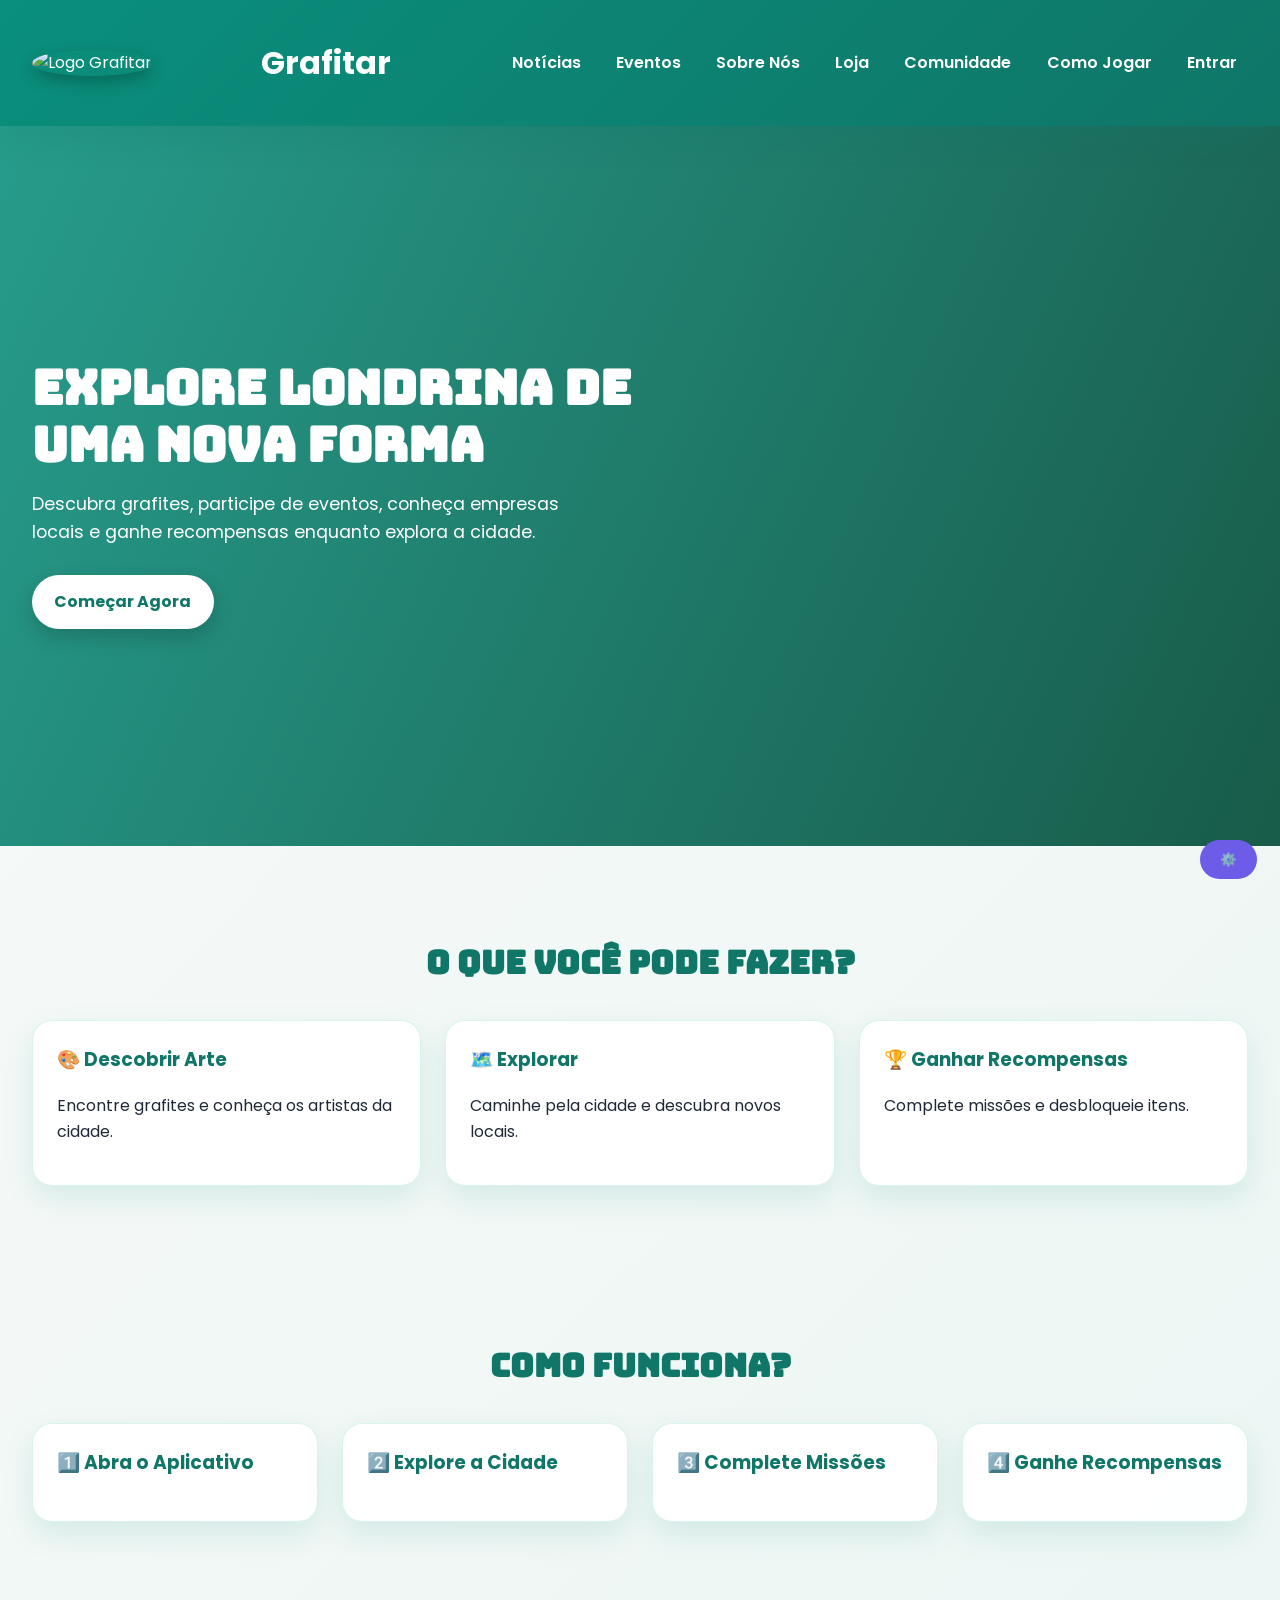
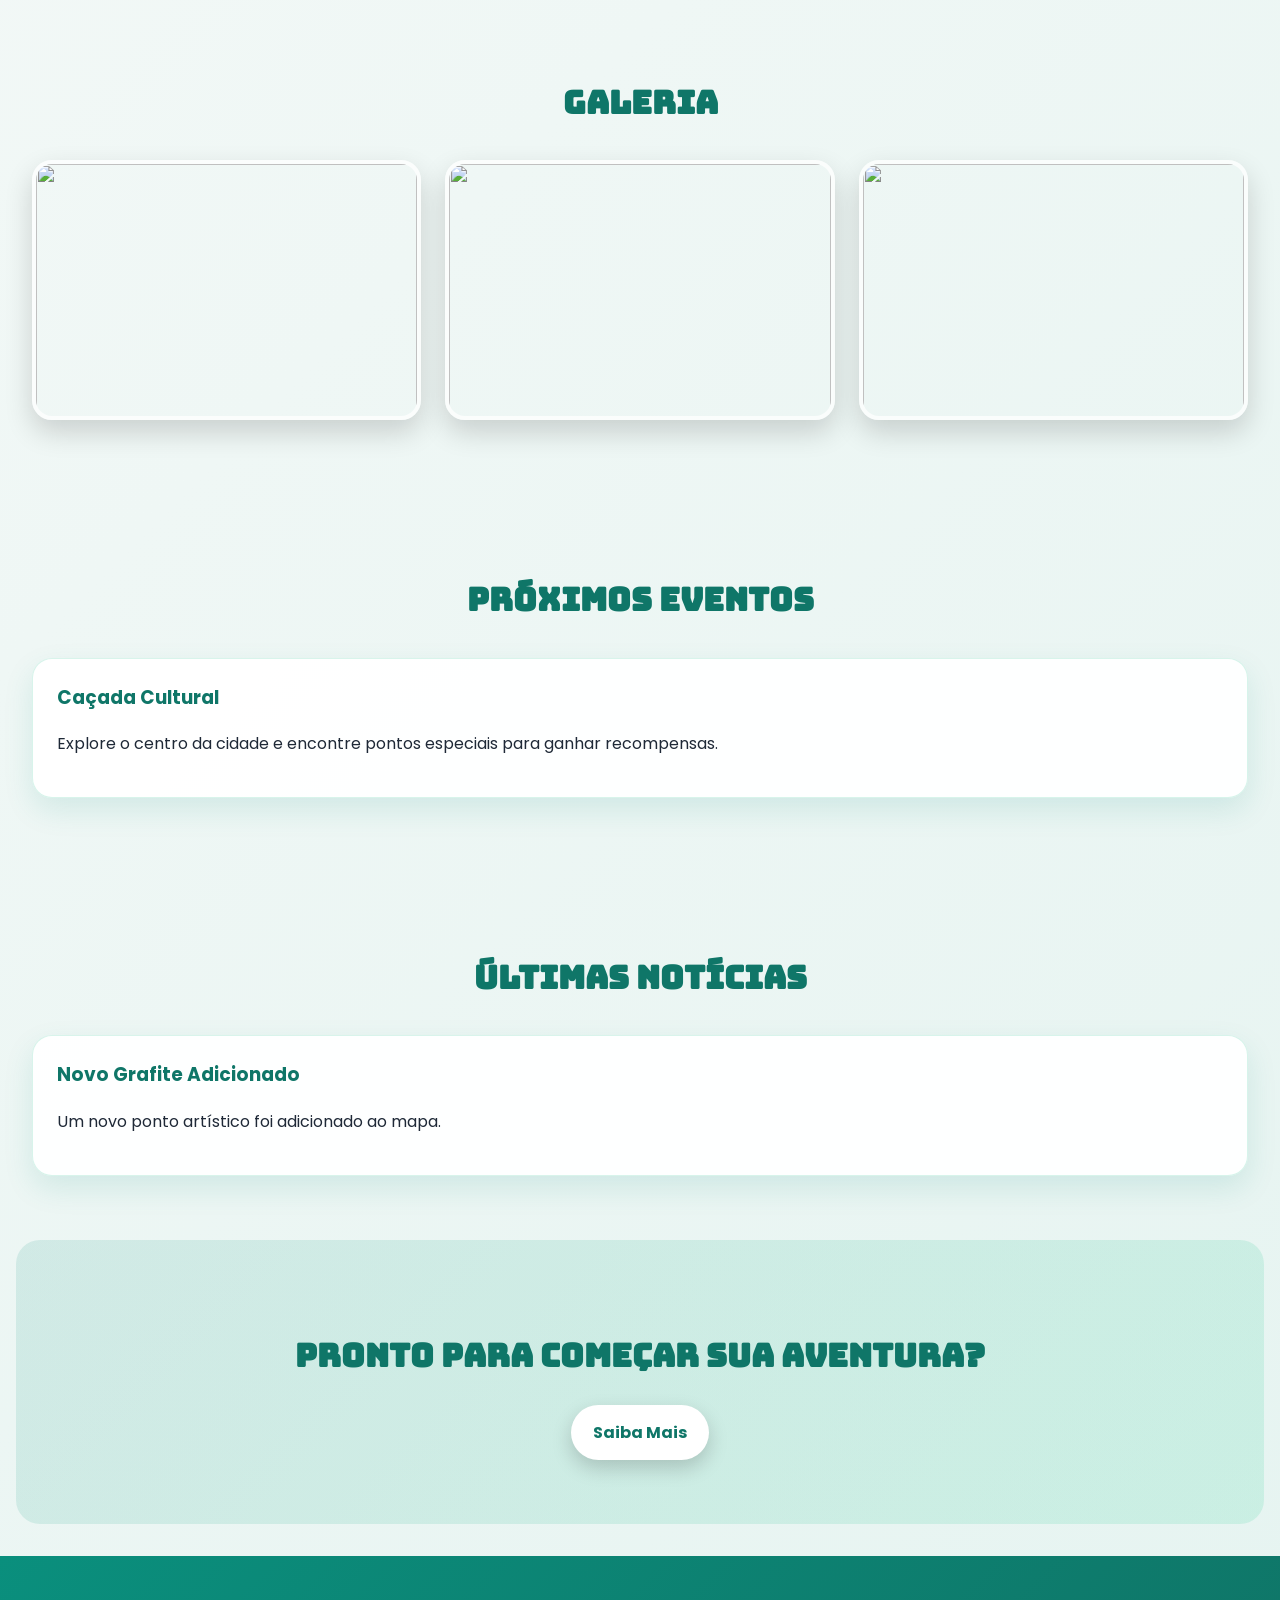
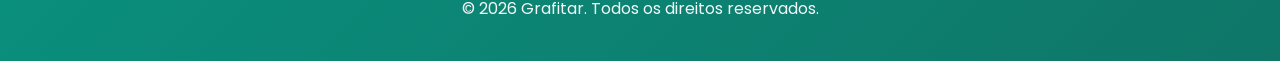
==== index.html @ 0859d508 "Add files via upload" ====
<!DOCTYPE html>
<html lang="pt-BR">
<head>
    <meta charset="UTF-8">
    <meta name="viewport" content="width=device-width, initial-scale=1.0">
    <title>Grafitar</title>
    <link rel="stylesheet" href="i.css">
</head>
<body>

    <header>
        <a href="index.html">
            <img src="./imagens/logo.png" alt="Logo Grafitar" id="logo">
        </a>
        <h1 id="oi">Grafitar</h1>

        <nav>
            <a href="noticias.html" id="linkNoticias">Notícias</a>
            <a href="eventos.html" id="linkEventos">Eventos</a>
            <a href="desen.html" id="linkSobre">Sobre Nós</a>
            <a href="loja.html" id="linkLoja">Loja</a>
            <a href="comunidade.html" id="linkComunidade">Comunidade</a>
            <a href="comojogar.html" id="linkComoJogar">Como Jogar</a>
            <a href="entrar.html" id="linkEntrar">Entrar</a>
        </nav>
    </header>



    <section class="hero">

        <div class="hero-texto">
            <h1 id="heroTitulo">Explore Londrina de uma Nova Forma</h1>

            <p id="heroTexto">
                Descubra grafites, participe de eventos,
                conheça empresas locais e ganhe recompensas
                enquanto explora a cidade.
            </p>

            <a href="comojogar.html" class="btn" id="heroBotao">
                Começar Agora
            </a>
        </div>

    </section>



    <section class="recursos">

        <h2 id="recursosTitulo">O que você pode fazer?</h2>

        <div class="cards">

            <div class="card">
                <h3 id="card1Titulo">🎨 Descobrir Arte</h3>
                <p id="card1Texto">
                    Encontre grafites e conheça os artistas
                    da cidade.
                </p>
            </div>

            <div class="card">
                <h3 id="card2Titulo">🗺️ Explorar</h3>
                <p id="card2Texto">
                    Caminhe pela cidade e descubra novos locais.
                </p>
            </div>

            <div class="card">
                <h3 id="card3Titulo">🏆 Ganhar Recompensas</h3>
                <p id="card3Texto">
                    Complete missões e desbloqueie itens.
                </p>
            </div>

        </div>

    </section>

    <section class="funciona">

        <h2 id="funcionaTitulo">Como Funciona?</h2>

        <div class="passos">

            <div class="passo">
                <h3 id="passo1Titulo">1️⃣ Abra o Aplicativo</h3>
            </div>

            <div class="passo">
                <h3 id="passo2Titulo">2️⃣ Explore a Cidade</h3>
            </div>

            <div class="passo">
                <h3 id="passo3Titulo">3️⃣ Complete Missões</h3>
            </div>

            <div class="passo">
                <h3 id="passo4Titulo">4️⃣ Ganhe Recompensas</h3>
            </div>

        </div>

    </section>


    <section class="galeria">

        <h2 id="galeriaTitulo">Galeria</h2>

        <div class="imagens">

            <img src="grafite.jpg" alt="">
            <img src="boss.jpg" alt="">
            <img src="locais.jpg" alt="">

        </div>

    </section>


    <section class="eventos">

        <h2 id="eventosTitulo">Próximos Eventos</h2>

        <div class="evento">

            <h3 id="eventoTitulo">Caçada Cultural</h3>

            <p id="eventoTexto">
                Explore o centro da cidade e encontre pontos
                especiais para ganhar recompensas.
            </p>

        </div>

    </section>



    <section class="noticias">

        <h2 id="noticiasTitulo">Últimas Notícias</h2>

        <div class="noticia">

            <h3 id="noticiaTitulo">Novo Grafite Adicionado</h3>

            <p id="noticiaTexto">
                Um novo ponto artístico foi adicionado ao mapa.
            </p>

        </div>

    </section>



    <section class="cta">

        <h2 id="ctaTitulo">
            Pronto para começar sua aventura?
        </h2>

        <a href="comojogar.html" class="btn" id="ctaBotao">
            Saiba Mais
        </a>

    </section>

    <div class="container1" id="container1">  
        <button id="toggleBtn" class="main-btn">
            ⚙️
        </button>

        
        <div id="menu3" class="menu3 hidden">
            <button id="lightModeBtn">Light Mode</button>
            <button id="darkModeBtn">Dark Mode</button>
            <button id="us">Inglês</button>
            <button id="pt">Português</button>
            <button id="es">Español</button>
            <button id="jp">日本語</button>
        </div>
    </div>

    <footer>
        <p id="footerTexto">
            © 2026 Grafitar. Todos os direitos reservados.
        </p>
    </footer>

    
</body>
    <script src="js.js"></script>
</html>
---- i.css ----
@import url('https://fonts.googleapis.com/css2?family=Poppins:wght@300;400;600;700&display=swap');
@import url('https://fonts.googleapis.com/css2?family=Bungee&display=swap');

:root {
    --verde: #0A8F7D;
    --verde-escuro: #0F7668;
    --verde-claro: #34D399;
    --fundo: #F8FAF9;
    --fundo-2: #E6F4F1;
    --texto: #1F2937;
    --branco: #FFFFFF;
}

* {
    box-sizing: border-box;
}

body {
    margin: 0;
    padding: 0;
    font-family: 'Poppins', sans-serif;
    background: linear-gradient(135deg, var(--fundo) 0%, var(--fundo-2) 100%);
    min-height: 100vh;
    color: var(--texto);
    line-height: 1.6;
}

header {
    display: flex;
    justify-content: space-between;
    align-items: center;
    padding: 1rem 2rem;
    background: linear-gradient(135deg, var(--verde) 0%, var(--verde-escuro) 100%);
    box-shadow: 0 10px 30px rgba(15, 118, 104, 0.2);
    position: sticky;
    top: 0;
    z-index: 1000;
}

header a {
    text-decoration: none;
    color: var(--branco);
}

nav {
    display: flex;
    flex-wrap: wrap;
    gap: 0.8rem;
    justify-content: flex-end;
}

nav a {
    font-weight: 600;
    padding: 0.45rem 0.7rem;
    border-radius: 999px;
    transition: background 0.3s ease, transform 0.2s ease;
}

nav a:hover {
    background: rgba(255, 255, 255, 0.16);
    transform: translateY(-1px);
}

#logo {
    width: 76px;
    height: 76px;
    border-radius: 50%;
    object-fit: cover;
    box-shadow: 0 6px 16px rgba(0, 0, 0, 0.25);
}

.hero {
    padding: 5rem 2rem 4rem;
    min-height: 80vh;
    display: flex;
    align-items: center;
    justify-content: flex-start;
    background:
        linear-gradient(115deg, rgba(10, 143, 125, 0.88), rgba(6, 78, 59, 0.92)),
        url("./imagens/banner.png") center/cover no-repeat;
    color: var(--branco);
}

.hero-texto {
    max-width: 650px;
}

.hero-texto h1 {
    font-family: 'Bungee', cursive;
    font-size: clamp(2rem, 4vw, 3rem);
    margin: 0 0 1rem;
    line-height: 1.2;
    color: var(--branco);
    text-align: left;
}

.hero-texto p {
    font-size: 1.1rem;
    margin: 0 0 1.8rem;
    max-width: 560px;
}

.btn {
    display: inline-block;
    padding: 0.9rem 1.4rem;
    background: var(--branco);
    color: var(--verde-escuro);
    font-weight: 700;
    border-radius: 999px;
    text-decoration: none;
    box-shadow: 0 8px 20px rgba(0, 0, 0, 0.18);
    transition: transform 0.3s ease, box-shadow 0.3s ease;
}

.btn:hover {
    transform: translateY(-3px);
    box-shadow: 0 12px 24px rgba(0, 0, 0, 0.24);
}

section {
    padding: 4rem 2rem;
}

section h2 {
    text-align: center;
    margin-bottom: 2rem;
    font-size: 2rem;
    color: var(--verde-escuro);
    font-family: 'Bungee', cursive;
}

.cards,
.passos {
    display: grid;
    gap: 1.5rem;
    grid-template-columns: repeat(auto-fit, minmax(220px, 1fr));
}

.card,
.passo,
.evento,
.noticia {
    background: rgba(255, 255, 255, 0.95);
    border: 1px solid rgba(16, 185, 129, 0.16);
    border-radius: 20px;
    padding: 1.5rem;
    box-shadow: 0 12px 30px rgba(10, 143, 125, 0.12);
    transition: transform 0.3s ease, box-shadow 0.3s ease;
}

.card:hover,
.passo:hover,
.evento:hover,
.noticia:hover {
    transform: translateY(-6px);
    box-shadow: 0 18px 34px rgba(10, 143, 125, 0.18);
}

.card h3,
.passo h3,
.evento h3,
.noticia h3 {
    margin-top: 0;
    color: var(--verde-escuro);
}

.imagens {
    display: grid;
    gap: 1.5rem;
    grid-template-columns: repeat(auto-fit, minmax(220px, 1fr));
}

.imagens img {
    width: 100%;
    height: 260px;
    object-fit: cover;
    border-radius: 20px;
    box-shadow: 0 12px 28px rgba(0, 0, 0, 0.16);
    border: 4px solid rgba(255, 255, 255, 0.75);
}

.cta {
    text-align: center;
    background: linear-gradient(135deg, rgba(10, 143, 125, 0.12), rgba(52, 211, 153, 0.16));
    border-radius: 24px;
    margin: 0 1rem 2rem;
}

.cta h2 {
    margin-bottom: 1.5rem;
}

footer {
    background: linear-gradient(135deg, var(--verde) 0%, var(--verde-escuro) 100%);
    color: var(--branco);
    text-align: center;
    padding: 2.5rem 1.5rem;
}

footer p {
    margin: 0;
    opacity: 0.95;
}

@media (max-width: 768px) {
    header {
        flex-direction: column;
        gap: 0.75rem;
    }

    nav {
        justify-content: center;
    }

    .hero {
        padding-top: 3rem;
        min-height: auto;
    }

    .hero-texto {
        text-align: center;
        margin: 0 auto;
    }

    .hero-texto h1 {
        text-align: center;
    }

    .hero-texto p {
        margin-left: auto;
        margin-right: auto;
    }
}

h1

footer .redes a{
    color: white;
    text-decoration: none;
    font-size: 18px;
    transition: 0.3s;
}

footer .redes a:hover{
    transform: translateY(-3px);
    opacity: 0.8;
}

@media (max-width: 768px) {

    .container {
        grid-template-columns: repeat(auto-fit, minmax(150px, 1fr));
        padding: 20px;
        gap: 20px;
    }

    .card {
        width: 150px;
        height: 100px;
    }

    header h1 {
        font-size: 2rem;
    }

    #logo {
        width: 60px;
        height: 60px;
    }
}

.dark-mode{
    background: #121212;
    color: #ffffff;
}

.dark-mode header{
    background: #1e1e1e;
}

.dark-mode footer{
    background: #1e1e1e;
}

.dark-mode .card{
    background: #2a2a2a;
    color: #ffffff;
}

.dark-mode .modal-content{
    background: #2a2a2a;
    color: #ffffff;
}
.dark-mode h1{
    color: #ffffff; 
}

.dark-mode .menu3 {
    background: #1f1f1f;
    box-shadow: 0 10px 30px rgba(0,0,0,0.6);
}

.dark-mode .menu3 button {
    background: #333;
    color: #fff;
}

.dark-mode .main-btn {
    background: #4c3bd7;
}


.container1 {
    position: fixed;
    right: 80px;
    bottom: 60px;
    margin: 0;
    z-index: 50;
}

.main-btn {
  padding: 12px 20px;
  background: #6c5ce7;
  color: white;
  border: none;
  cursor: pointer;
  border-radius: 100px;
    position: fixed;
    z-index: 1;
}


.menu3 {
    position: absolute;
    right: 0;
    bottom: calc(100% + 8px);
    display: grid;
    grid-template-columns: 1fr 1fr;
    gap: 10px;
    width: 300px;
    padding: 10px;
    background: white;
    border-radius: 10px;
    box-shadow: 0 10px 30px rgba(0,0,0,0.2);
    z-index: 1000;
}


.menu3 button {
  padding: 10px;
  border: none;
  cursor: pointer;
  background: #eee;
  border-radius: 6px;
}

.menu3 button:hover {
  background: #ddd;
}


.hidden {
  display: none;
}

#oi{
    color: #fff;
}
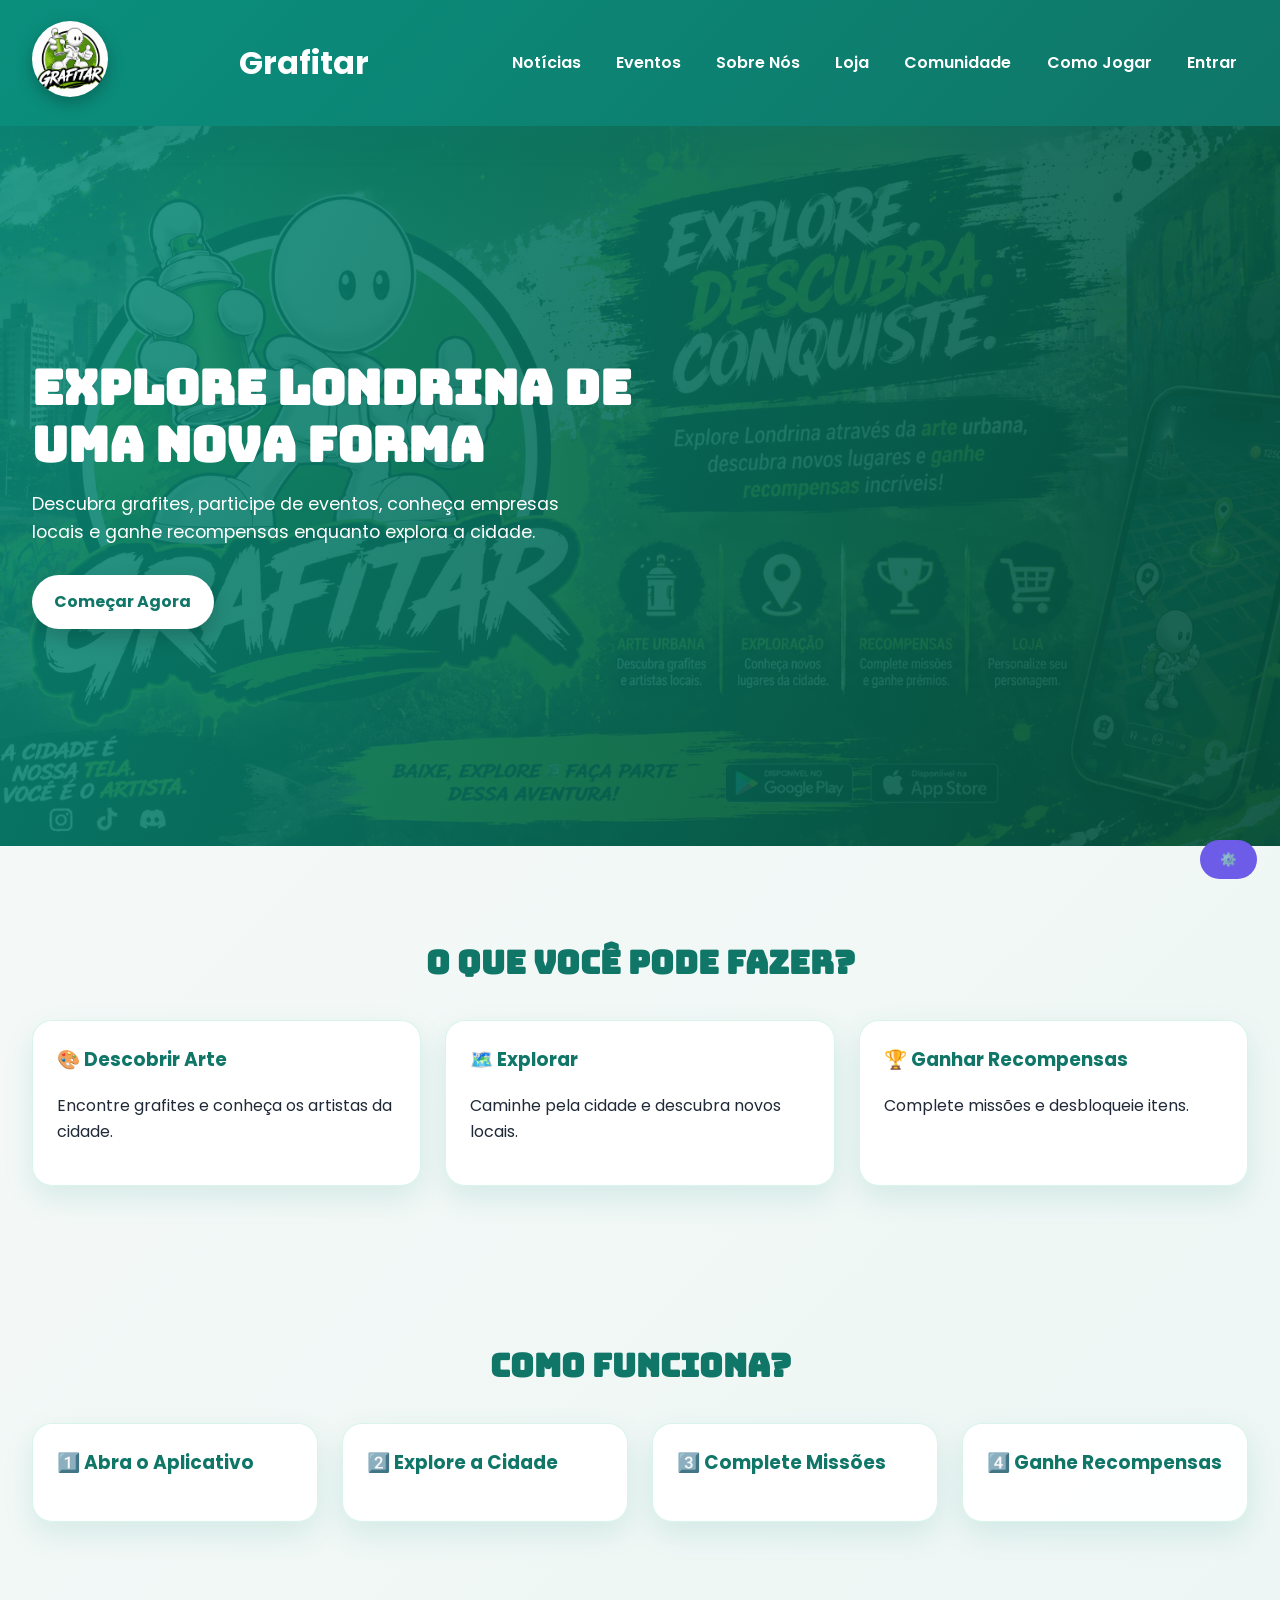
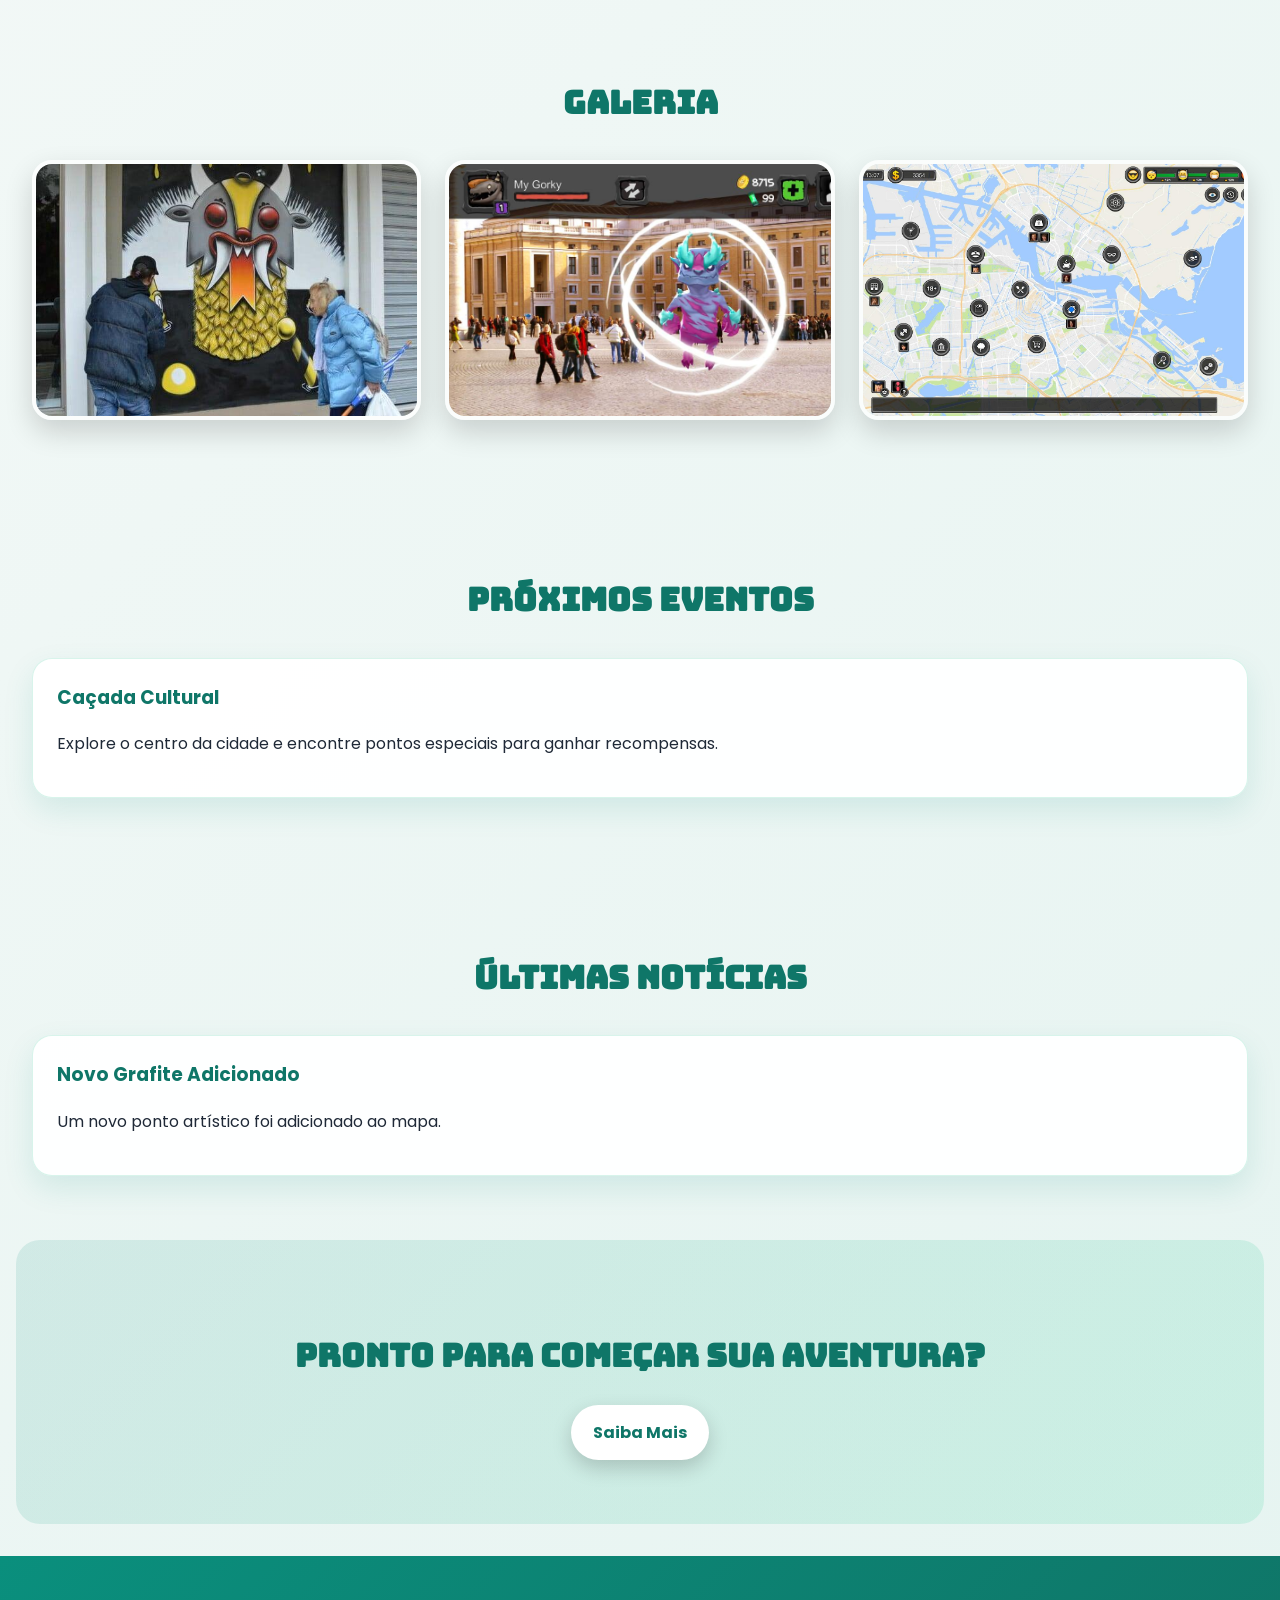
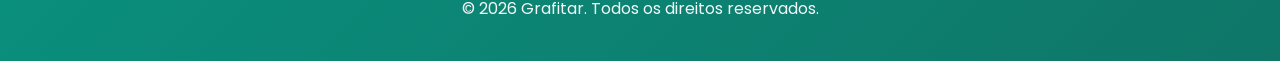
==== commit ab97e570: "mudnaças2" ====
--- a/index.html
+++ b/index.html
@@ -112,9 +112,9 @@
 
         <div class="imagens">
 
-            <img src="grafite.jpg" alt="">
-            <img src="boss.jpg" alt="">
-            <img src="locais.jpg" alt="">
+            <img src="./imagens/grafite.jpg" alt="">
+            <img src="./imagens/boss.jpg" alt="">
+            <img src="./imagens/locais.jpg" alt="">
 
         </div>
 
